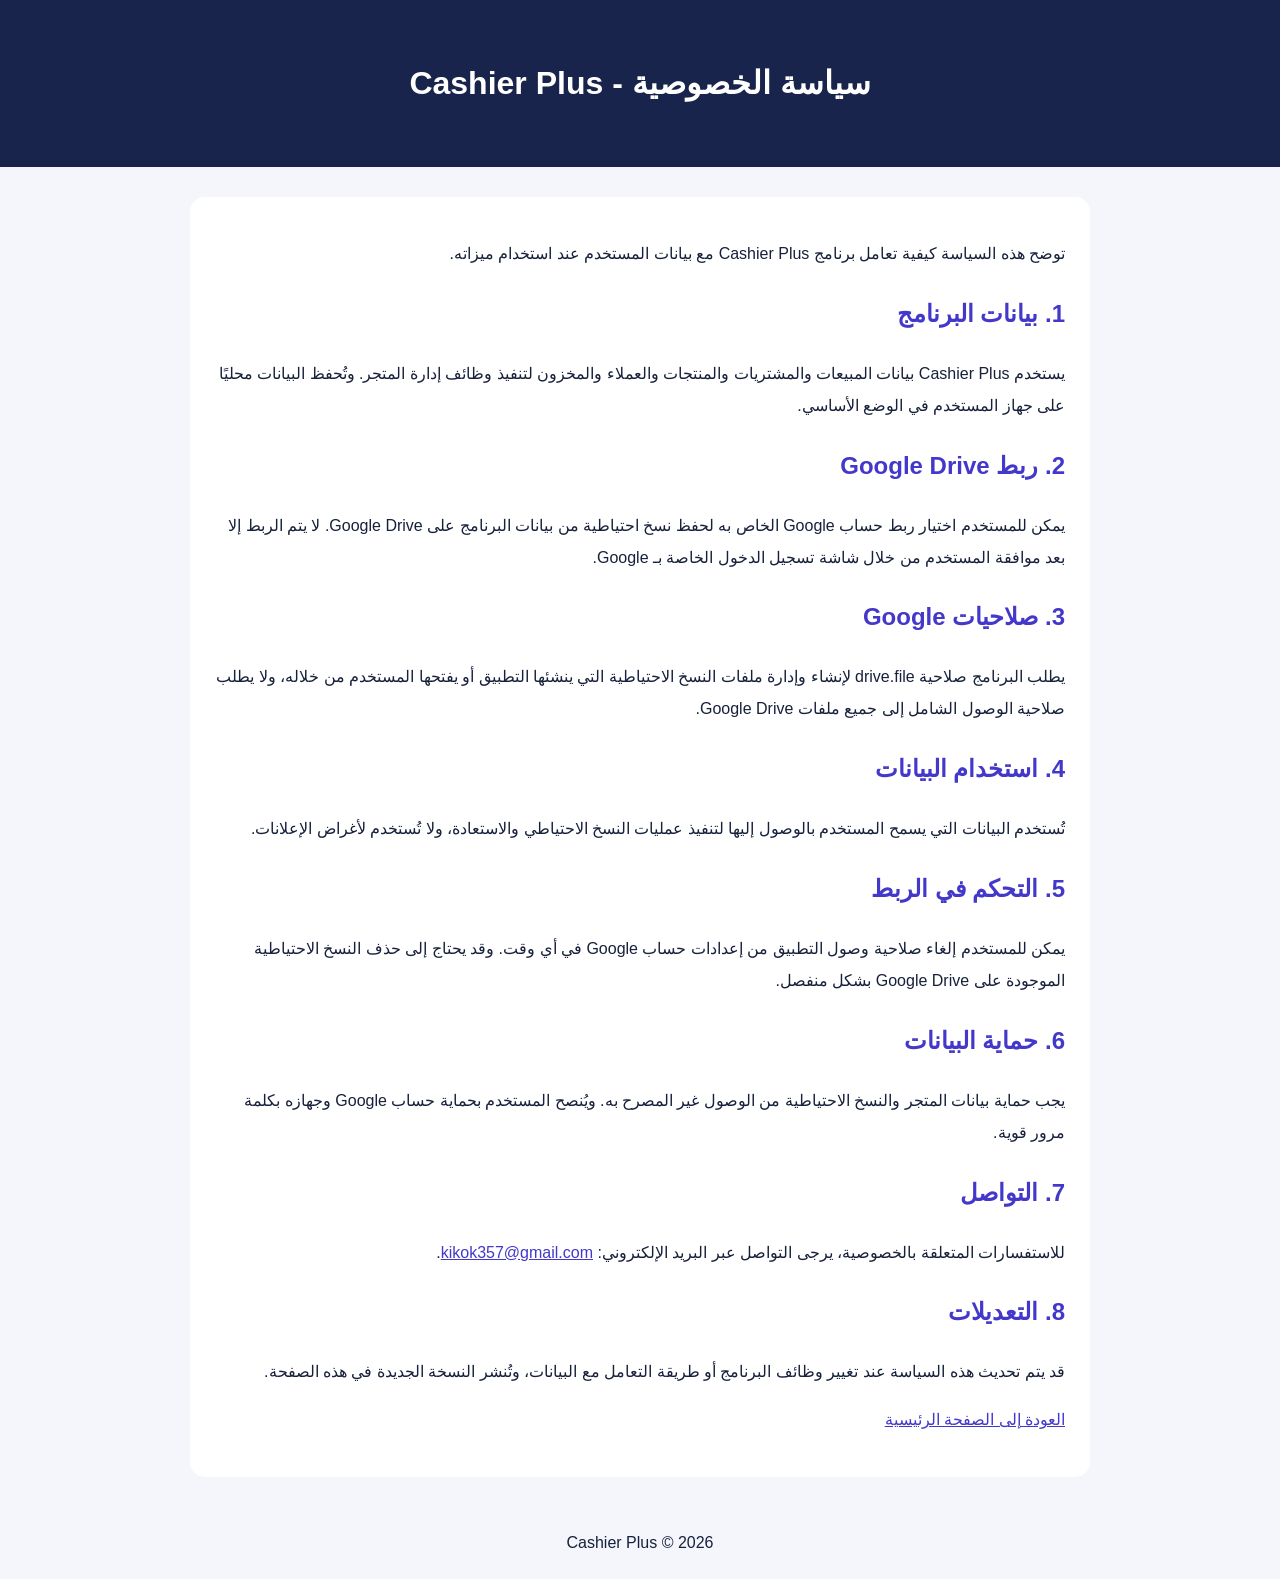
==== privacy.html @ 6d688abc "Rename .privacy.html to privacy.html" ====
<!DOCTYPE html>
<html lang="ar" dir="rtl">
<head>
<meta charset="UTF-8">
<meta name="viewport" content="width=device-width, initial-scale=1">
<title>سياسة الخصوصية | Cashier Plus</title>
<style>
body{margin:0;background:#f4f6fc;color:#17213b;font-family:Tahoma,Arial,sans-serif;line-height:2}
header{background:#18244b;color:white;padding:30px;text-align:center}
main{max-width:850px;margin:30px auto;padding:25px;background:white;border-radius:15px}
h2{color:#4338ca}
a{color:#4338ca}
footer{text-align:center;padding:20px}
</style>
</head>
<body>
<header><h1>سياسة الخصوصية - Cashier Plus</h1></header>
<main>
<p>توضح هذه السياسة كيفية تعامل برنامج Cashier Plus مع بيانات المستخدم عند استخدام ميزاته.</p>

<h2>1. بيانات البرنامج</h2>
<p>يستخدم Cashier Plus بيانات المبيعات والمشتريات والمنتجات والعملاء والمخزون لتنفيذ وظائف إدارة المتجر. وتُحفظ البيانات محليًا على جهاز المستخدم في الوضع الأساسي.</p>

<h2>2. ربط Google Drive</h2>
<p>يمكن للمستخدم اختيار ربط حساب Google الخاص به لحفظ نسخ احتياطية من بيانات البرنامج على Google Drive. لا يتم الربط إلا بعد موافقة المستخدم من خلال شاشة تسجيل الدخول الخاصة بـ Google.</p>

<h2>3. صلاحيات Google</h2>
<p>يطلب البرنامج صلاحية drive.file لإنشاء وإدارة ملفات النسخ الاحتياطية التي ينشئها التطبيق أو يفتحها المستخدم من خلاله، ولا يطلب صلاحية الوصول الشامل إلى جميع ملفات Google Drive.</p>

<h2>4. استخدام البيانات</h2>
<p>تُستخدم البيانات التي يسمح المستخدم بالوصول إليها لتنفيذ عمليات النسخ الاحتياطي والاستعادة، ولا تُستخدم لأغراض الإعلانات.</p>

<h2>5. التحكم في الربط</h2>
<p>يمكن للمستخدم إلغاء صلاحية وصول التطبيق من إعدادات حساب Google في أي وقت. وقد يحتاج إلى حذف النسخ الاحتياطية الموجودة على Google Drive بشكل منفصل.</p>

<h2>6. حماية البيانات</h2>
<p>يجب حماية بيانات المتجر والنسخ الاحتياطية من الوصول غير المصرح به. ويُنصح المستخدم بحماية حساب Google وجهازه بكلمة مرور قوية.</p>

<h2>7. التواصل</h2>
<p>للاستفسارات المتعلقة بالخصوصية، يرجى التواصل عبر البريد الإلكتروني:
<a href="mailto:kikok357@gmail.com">kikok357@gmail.com</a>.</p>

<h2>8. التعديلات</h2>
<p>قد يتم تحديث هذه السياسة عند تغيير وظائف البرنامج أو طريقة التعامل مع البيانات، وتُنشر النسخة الجديدة في هذه الصفحة.</p>

<p><a href="index.html">العودة إلى الصفحة الرئيسية</a></p>
</main>
<footer>Cashier Plus © 2026</footer>
</body>
</html>
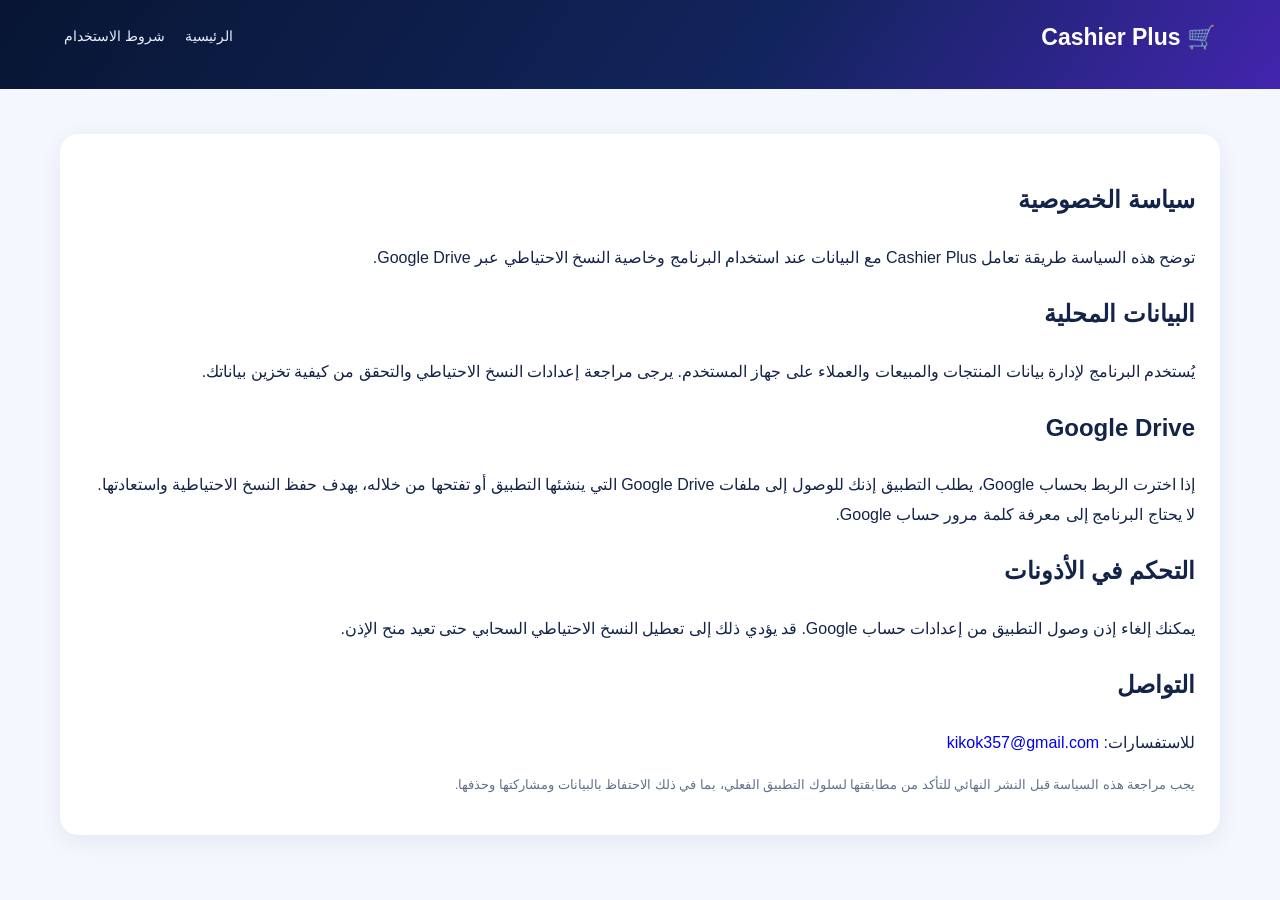
==== commit 4a544597: "Add files via upload" ====
--- a/privacy.html
+++ b/privacy.html
@@ -1,51 +1 @@
-
-<!DOCTYPE html>
-<html lang="ar" dir="rtl">
-<head>
-<meta charset="UTF-8">
-<meta name="viewport" content="width=device-width, initial-scale=1">
-<title>سياسة الخصوصية | Cashier Plus</title>
-<style>
-body{margin:0;background:#f4f6fc;color:#17213b;font-family:Tahoma,Arial,sans-serif;line-height:2}
-header{background:#18244b;color:white;padding:30px;text-align:center}
-main{max-width:850px;margin:30px auto;padding:25px;background:white;border-radius:15px}
-h2{color:#4338ca}
-a{color:#4338ca}
-footer{text-align:center;padding:20px}
-</style>
-</head>
-<body>
-<header><h1>سياسة الخصوصية - Cashier Plus</h1></header>
-<main>
-<p>توضح هذه السياسة كيفية تعامل برنامج Cashier Plus مع بيانات المستخدم عند استخدام ميزاته.</p>
-
-<h2>1. بيانات البرنامج</h2>
-<p>يستخدم Cashier Plus بيانات المبيعات والمشتريات والمنتجات والعملاء والمخزون لتنفيذ وظائف إدارة المتجر. وتُحفظ البيانات محليًا على جهاز المستخدم في الوضع الأساسي.</p>
-
-<h2>2. ربط Google Drive</h2>
-<p>يمكن للمستخدم اختيار ربط حساب Google الخاص به لحفظ نسخ احتياطية من بيانات البرنامج على Google Drive. لا يتم الربط إلا بعد موافقة المستخدم من خلال شاشة تسجيل الدخول الخاصة بـ Google.</p>
-
-<h2>3. صلاحيات Google</h2>
-<p>يطلب البرنامج صلاحية drive.file لإنشاء وإدارة ملفات النسخ الاحتياطية التي ينشئها التطبيق أو يفتحها المستخدم من خلاله، ولا يطلب صلاحية الوصول الشامل إلى جميع ملفات Google Drive.</p>
-
-<h2>4. استخدام البيانات</h2>
-<p>تُستخدم البيانات التي يسمح المستخدم بالوصول إليها لتنفيذ عمليات النسخ الاحتياطي والاستعادة، ولا تُستخدم لأغراض الإعلانات.</p>
-
-<h2>5. التحكم في الربط</h2>
-<p>يمكن للمستخدم إلغاء صلاحية وصول التطبيق من إعدادات حساب Google في أي وقت. وقد يحتاج إلى حذف النسخ الاحتياطية الموجودة على Google Drive بشكل منفصل.</p>
-
-<h2>6. حماية البيانات</h2>
-<p>يجب حماية بيانات المتجر والنسخ الاحتياطية من الوصول غير المصرح به. ويُنصح المستخدم بحماية حساب Google وجهازه بكلمة مرور قوية.</p>
-
-<h2>7. التواصل</h2>
-<p>للاستفسارات المتعلقة بالخصوصية، يرجى التواصل عبر البريد الإلكتروني:
-<a href="mailto:kikok357@gmail.com">kikok357@gmail.com</a>.</p>
-
-<h2>8. التعديلات</h2>
-<p>قد يتم تحديث هذه السياسة عند تغيير وظائف البرنامج أو طريقة التعامل مع البيانات، وتُنشر النسخة الجديدة في هذه الصفحة.</p>
-
-<p><a href="index.html">العودة إلى الصفحة الرئيسية</a></p>
-</main>
-<footer>Cashier Plus © 2026</footer>
-</body>
-</html>
+<!doctype html><html lang="ar" dir="rtl"><head><meta charset="utf-8"><meta name="viewport" content="width=device-width,initial-scale=1"><title>سياسة الخصوصية | Cashier Plus</title><link rel="stylesheet" href="style.css"></head><body><header style="padding-bottom:30px"><nav class="nav"><a class="brand" href="index.html">🛒 Cashier Plus</a><div class="links"><a href="index.html">الرئيسية</a><a href="terms.html">شروط الاستخدام</a></div></nav></header><main><article class="feature" style="text-align:right"><h1>سياسة الخصوصية</h1><p>توضح هذه السياسة طريقة تعامل Cashier Plus مع البيانات عند استخدام البرنامج وخاصية النسخ الاحتياطي عبر Google Drive.</p><h2>البيانات المحلية</h2><p>يُستخدم البرنامج لإدارة بيانات المنتجات والمبيعات والعملاء على جهاز المستخدم. يرجى مراجعة إعدادات النسخ الاحتياطي والتحقق من كيفية تخزين بياناتك.</p><h2>Google Drive</h2><p>إذا اخترت الربط بحساب Google، يطلب التطبيق إذنك للوصول إلى ملفات Google Drive التي ينشئها التطبيق أو تفتحها من خلاله، بهدف حفظ النسخ الاحتياطية واستعادتها. لا يحتاج البرنامج إلى معرفة كلمة مرور حساب Google.</p><h2>التحكم في الأذونات</h2><p>يمكنك إلغاء إذن وصول التطبيق من إعدادات حساب Google. قد يؤدي ذلك إلى تعطيل النسخ الاحتياطي السحابي حتى تعيد منح الإذن.</p><h2>التواصل</h2><p>للاستفسارات: <a href="mailto:kikok357@gmail.com">kikok357@gmail.com</a></p><p class="notice">يجب مراجعة هذه السياسة قبل النشر النهائي للتأكد من مطابقتها لسلوك التطبيق الفعلي، بما في ذلك الاحتفاظ بالبيانات ومشاركتها وحذفها.</p></article></main></body></html>
--- a/style.css
+++ b/style.css
@@ -0,0 +1 @@
+:root{--navy:#0a1637;--purple:#7140ed;--blue:#2457e8}*{box-sizing:border-box}html{scroll-behavior:smooth}body{margin:0;font-family:Tahoma,Arial,sans-serif;background:#f4f7fd;color:#142448;line-height:1.85}a{text-decoration:none}header{background:linear-gradient(125deg,#081633,#12245d 60%,#4225ad);color:white;padding:16px max(5%,calc((100% - 1200px)/2)) 85px}.nav{display:flex;justify-content:space-between;align-items:center;gap:20px;flex-wrap:wrap}.brand{font-size:23px;font-weight:800;color:#fff;display:flex;align-items:center;gap:12px}.mark{background:linear-gradient(135deg,#346cff,#8d38ef);border-radius:18px;padding:10px;font-size:34px}.links{display:flex;gap:20px;flex-wrap:wrap}.links a{color:#e8edff;font-size:14px}.hero{max-width:1200px;margin:75px auto 0;display:grid;grid-template-columns:1.1fr .9fr;align-items:center;gap:40px}.hero h1{font-size:clamp(42px,6vw,72px);margin:0;line-height:1.2;direction:ltr;text-align:right}.hero h1 span{color:#b285ff}.hero h2{font-size:clamp(23px,3vw,33px);margin:18px 0}.hero p{color:#d7e2ff;font-size:18px}.buttons{display:flex;gap:14px;flex-wrap:wrap;margin-top:25px}.btn{display:inline-block;padding:13px 24px;border-radius:15px;color:white;background:#6334df;font-weight:bold}.btn.green{background:#079a4a}.btn.ghost{border:1px solid #a2b1e9;background:transparent}.preview{border:8px solid #1c2950;background:#f8faff;border-radius:20px;padding:16px;box-shadow:0 22px 40px #02091a88;color:#182c5e;transform:rotate(-2deg)}.preview .top{background:#172453;color:white;padding:12px;border-radius:9px}.stats{display:grid;grid-template-columns:repeat(3,1fr);gap:9px;margin:15px 0}.stats div{background:#e5ebff;border-radius:9px;padding:12px;text-align:center;font-size:13px}.preview table{width:100%;font-size:12px;border-collapse:collapse}.preview td,.preview th{padding:7px;border-bottom:1px solid #e5e8f0}main{max-width:1200px;margin:auto;padding:45px 20px}.section-title{text-align:center;font-size:30px;color:#142a6a}.features{display:grid;grid-template-columns:repeat(4,1fr);gap:16px}.feature{background:#fff;border-radius:18px;padding:25px;box-shadow:0 6px 22px #172b5c13;text-align:center}.feature .emoji{font-size:37px}.feature h3{color:#4326a6}.backup{background:#e4efff;border-radius:18px;padding:28px;margin-top:30px}.backup h2{color:#143aa6}.download{background:#fff;border-radius:18px;padding:25px;margin-top:30px;text-align:center}footer{background:#0b1838;color:#dbe5ff;text-align:center;padding:30px 20px}footer a{color:#dbe5ff;margin:0 8px}.notice{font-size:13px;color:#62718b}@media(max-width:850px){.hero{grid-template-columns:1fr;margin-top:45px}.features{grid-template-columns:repeat(2,1fr)}.preview{transform:none}}@media(max-width:500px){.features{grid-template-columns:1fr}.stats{grid-template-columns:1fr}.links{gap:12px}.hero h1{text-align:center}}
